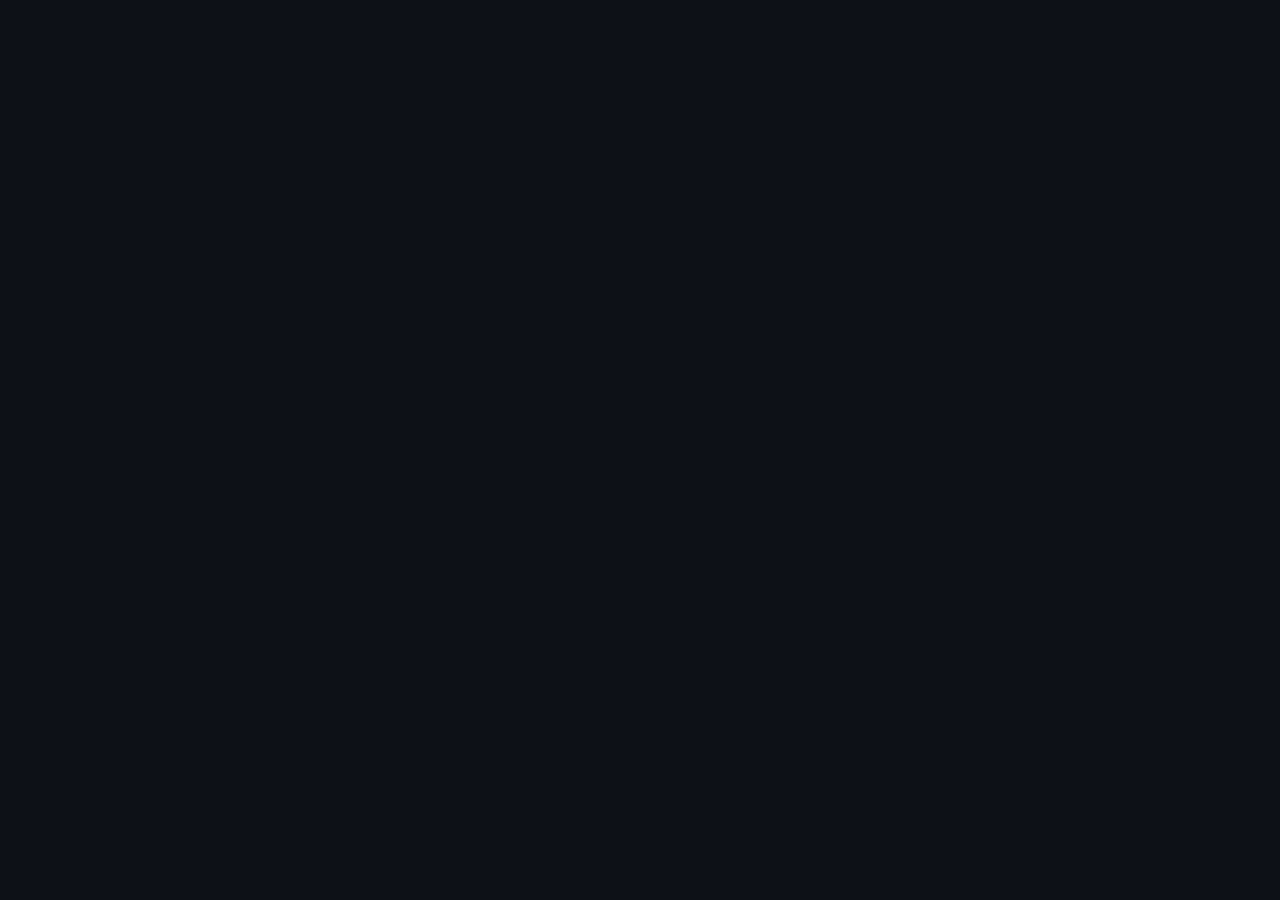
==== family-planner/index.html @ 6806b24d "feat: scaffold family planner portal foundation Set up the directory structure, HTML entry point, CS" ====
<!DOCTYPE html>
<html lang="en">
<head>
  <meta charset="UTF-8" />
  <meta name="viewport" content="width=device-width, initial-scale=1, user-scalable=no, maximum-scale=1" />
  <title>Family Planner</title>

  <!-- PWA meta tags -->
  <meta name="theme-color" content="#0d1117" />
  <meta name="apple-mobile-web-app-capable" content="yes" />
  <meta name="apple-mobile-web-app-status-bar-style" content="black-translucent" />
  <link rel="manifest" href="manifest.json" />

  <!-- CSS -->
  <link rel="stylesheet" href="css/variables.css" />
  <link rel="stylesheet" href="css/reset.css" />
  <link rel="stylesheet" href="css/layout.css" />
  <link rel="stylesheet" href="css/widgets.css" />
  <link rel="stylesheet" href="css/touch.css" />
</head>
<body>
  <div id="app"></div>

  <script type="module" src="js/app.js"></script>
</body>
</html>
---- family-planner/css/variables.css ----
:root {
  /* Colours */
  --bg: #0d1117;
  --surface: #161b22;
  --surface-hover: #1c2333;
  --border: #30363d;
  --text: #e6edf3;
  --text-muted: #8b949e;
  --accent: #e94560;

  /* Status */
  --success: #2dc653;
  --warning: #f4d03f;
  --danger: #e94560;

  /* Family member colours */
  --family-1: #58a6ff;
  --family-2: #f78166;
  --family-3: #a371f7;
  --family-4: #2dc653;
  --family-5: #f4d03f;
  --family-6: #ff9bce;

  /* Spacing */
  --gap: 16px;
  --radius: 16px;
  --radius-sm: 8px;

  /* Font */
  --font: system-ui, -apple-system, 'Segoe UI', Roboto, sans-serif;

  /* Font sizes */
  --text-xs: 13px;
  --text-sm: 14px;
  --text-base: 16px;
  --text-lg: 18px;
  --text-xl: 20px;
  --text-2xl: 24px;
  --text-clock: 72px;

  /* Shadows */
  --shadow: 0 2px 8px rgba(0, 0, 0, 0.3);
  --shadow-lg: 0 8px 24px rgba(0, 0, 0, 0.4);

  /* Transition */
  --transition: 0.15s ease;
}
---- family-planner/css/layout.css ----
#app {
  width: 100vw;
  height: 100vh;
  display: flex;
  flex-direction: column;
}

.header {
  height: 80px;
  display: flex;
  align-items: center;
  justify-content: space-between;
  padding: 0 var(--gap);
  background: var(--surface);
  border-bottom: 1px solid var(--border);
}

.dashboard {
  flex: 1;
  display: grid;
  grid-template-columns: repeat(3, 1fr);
  grid-template-rows: repeat(3, 1fr);
  gap: var(--gap);
  padding: var(--gap);
  overflow: hidden;
}

.dashboard .widget {
  background: var(--surface);
  border-radius: var(--radius);
  padding: 20px 24px;
  overflow: hidden;
  display: flex;
  flex-direction: column;
  border: 1px solid var(--border);
}

.bottom-nav {
  height: 64px;
  display: flex;
  align-items: center;
  justify-content: space-around;
  background: var(--surface);
  border-top: 1px solid var(--border);
}

.bottom-nav button {
  flex: 1;
  height: 100%;
  display: flex;
  flex-direction: column;
  align-items: center;
  justify-content: center;
  gap: 4px;
  font-size: var(--text-xs);
  color: var(--text-muted);
  cursor: pointer;
  transition: color var(--transition);
}

.bottom-nav button.active {
  color: var(--accent);
}

.bottom-nav button svg {
  width: 24px;
  height: 24px;
}

/* View containers */
.view {
  display: none;
  flex: 1;
  overflow: hidden;
}

.view.active {
  display: flex;
  flex-direction: column;
}

/* Full-screen overlay for expanded widget views */
.fullscreen-overlay {
  position: fixed;
  inset: 0;
  z-index: 100;
  background: var(--bg);
  padding: var(--gap);
  display: none;
  flex-direction: column;
}

.fullscreen-overlay.active {
  display: flex;
}

.fullscreen-overlay .close-btn {
  position: absolute;
  top: 16px;
  right: 16px;
  width: 48px;
  height: 48px;
  display: flex;
  align-items: center;
  justify-content: center;
  font-size: 24px;
  cursor: pointer;
  background: var(--surface);
  border-radius: 50%;
  z-index: 101;
}
---- family-planner/css/widgets.css ----
.widget-header {
  display: flex;
  justify-content: space-between;
  align-items: center;
  margin-bottom: 16px;
}

.widget-title {
  font-size: var(--text-lg);
  font-weight: 600;
}

.widget-icon {
  width: 20px;
  height: 20px;
  color: var(--text-muted);
}

.widget-content {
  flex: 1;
  overflow-y: auto;
}

.widget-empty {
  text-align: center;
  color: var(--text-muted);
  padding: 24px;
  font-size: var(--text-sm);
}

/* Badges */
.badge {
  display: inline-flex;
  align-items: center;
  padding: 2px 8px;
  border-radius: 12px;
  font-size: var(--text-xs);
  font-weight: 600;
}

.badge-success {
  background: rgba(45, 198, 83, 0.15);
  color: var(--success);
}

.badge-warning {
  background: rgba(244, 208, 63, 0.15);
  color: var(--warning);
}

.badge-danger {
  background: rgba(233, 69, 96, 0.15);
  color: var(--danger);
}

/* Buttons */
.btn {
  display: inline-flex;
  align-items: center;
  justify-content: center;
  padding: 12px 20px;
  border-radius: var(--radius-sm);
  font-size: var(--text-base);
  font-weight: 500;
  cursor: pointer;
  transition: all var(--transition);
  min-height: 48px;
  min-width: 48px;
}

.btn-primary {
  background: var(--accent);
  color: white;
}

.btn-primary:active {
  transform: scale(0.96);
  opacity: 0.9;
}

.btn-secondary {
  background: var(--surface-hover);
  color: var(--text);
}

.btn-icon {
  padding: 12px;
  border-radius: 50%;
}

/* List items */
.list-item {
  display: flex;
  align-items: center;
  gap: 12px;
  padding: 12px 16px;
  border-radius: var(--radius-sm);
  transition: background var(--transition);
  min-height: 56px;
}

.list-item:active {
  background: var(--surface-hover);
}

/* Chips */
.chip {
  display: inline-flex;
  align-items: center;
  padding: 6px 12px;
  border-radius: 20px;
  font-size: var(--text-sm);
  gap: 6px;
}

/* Input */
.input-field {
  width: 100%;
  padding: 12px 16px;
  background: var(--surface-hover);
  border-radius: var(--radius-sm);
  border: 1px solid var(--border);
  font-size: var(--text-base);
  color: var(--text);
  min-height: 48px;
}

.input-field:focus {
  outline: none;
  border-color: var(--accent);
}

.input-field::placeholder {
  color: var(--text-muted);
}

/* Divider */
.divider {
  height: 1px;
  background: var(--border);
  margin: 12px 0;
}

/* Family dot */
.family-dot {
  width: 12px;
  height: 12px;
  border-radius: 50%;
  display: inline-block;
  flex-shrink: 0;
}
---- family-planner/css/touch.css ----
/* Prevent zoom on double-tap */
html {
  touch-action: manipulation;
}

/* Disable text selection on interactive elements */
button,
.widget,
.list-item,
.chip,
.btn {
  -webkit-user-select: none;
  user-select: none;
  -webkit-touch-callout: none;
}

/* Tap highlight */
* {
  -webkit-tap-highlight-color: rgba(233, 69, 96, 0.1);
}

/* Touch action on scrollable areas */
.widget-content {
  touch-action: pan-y;
  -webkit-overflow-scrolling: touch;
}

/* Active states for touch feedback */
.touchable:active,
button:active {
  transform: scale(0.97);
  transition: transform 0.1s ease;
}

/* Ripple effect */
.ripple {
  position: relative;
  overflow: hidden;
}

.ripple::after {
  content: '';
  position: absolute;
  inset: 0;
  background: radial-gradient(circle, rgba(255, 255, 255, 0.15) 10%, transparent 10.01%);
  background-repeat: no-repeat;
  background-position: 50%;
  transform: scale(10, 10);
  opacity: 0;
  transition: transform 0.5s, opacity 1s;
}

.ripple:active::after {
  transform: scale(0, 0);
  opacity: 0.3;
  transition: 0s;
}

/* Hide scrollbar for clean look */
.hide-scrollbar::-webkit-scrollbar {
  display: none;
}

.hide-scrollbar {
  -ms-overflow-style: none;
  scrollbar-width: none;
}
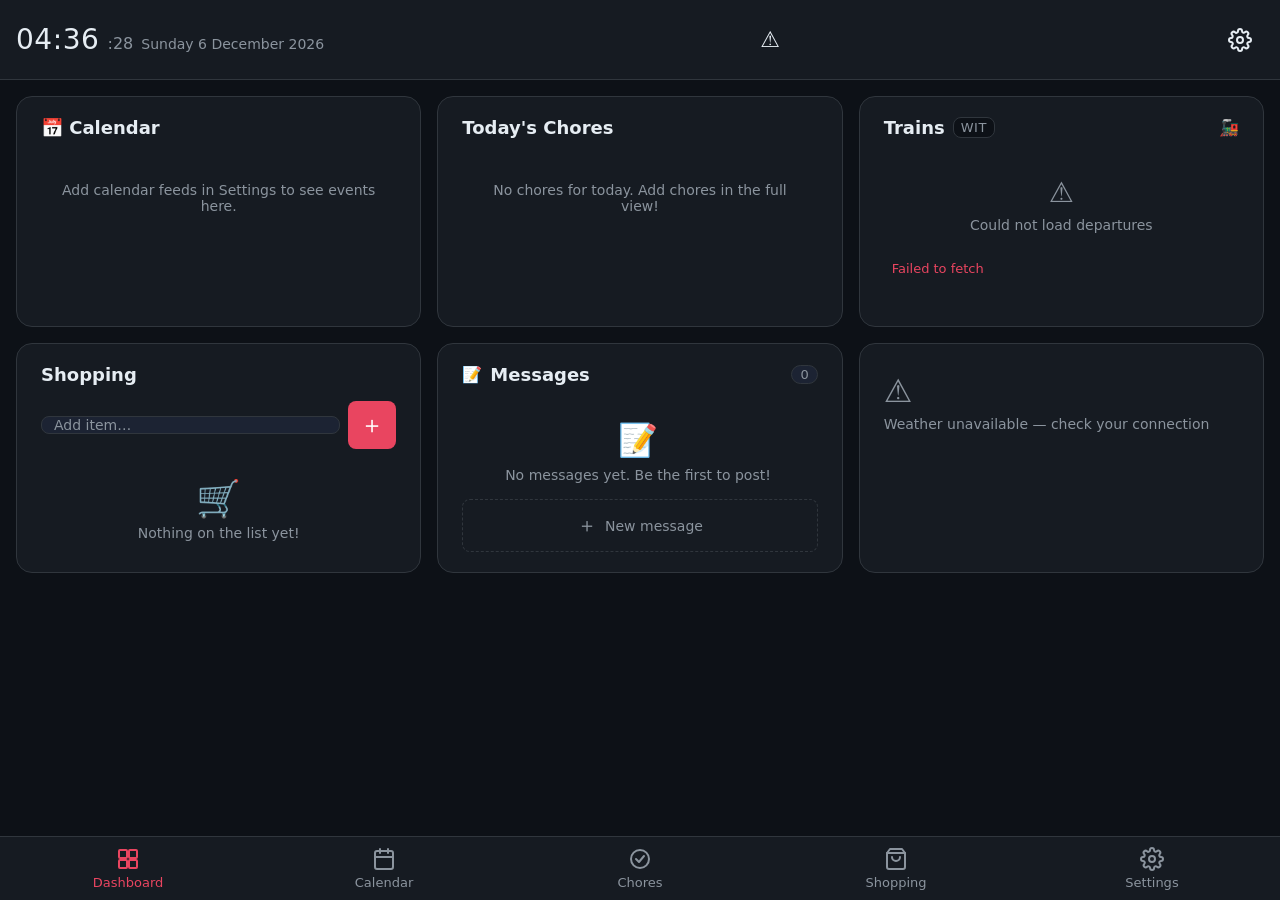
==== commit dc08eb67: "feat: add complete family planner portal with 8 widgets and PWA support Full touchscreen dashboard a" ====
--- a/family-planner/index.html
+++ b/family-planner/index.html
@@ -22,5 +22,10 @@
   <div id="app"></div>
 
   <script type="module" src="js/app.js"></script>
+  <script>
+    if ('serviceWorker' in navigator) {
+      navigator.serviceWorker.register('sw.js').catch(() => {});
+    }
+  </script>
 </body>
 </html>
